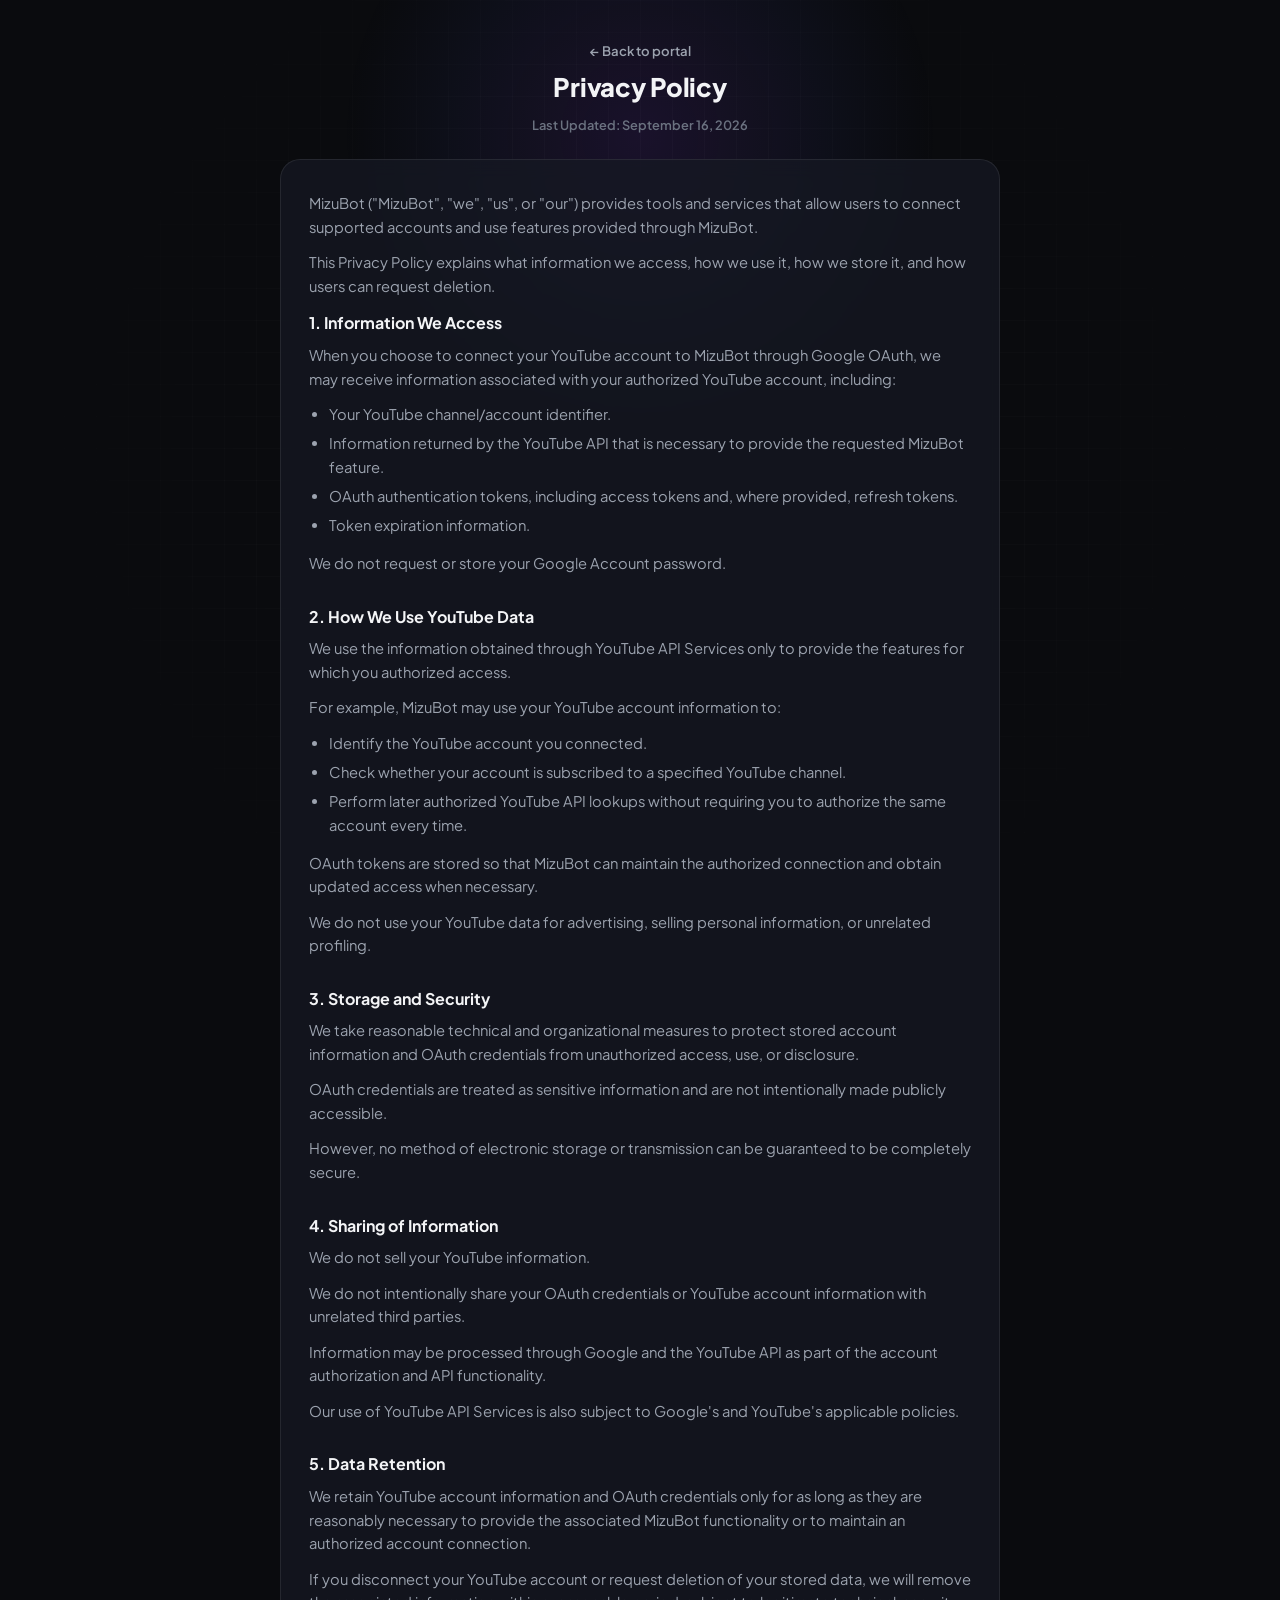
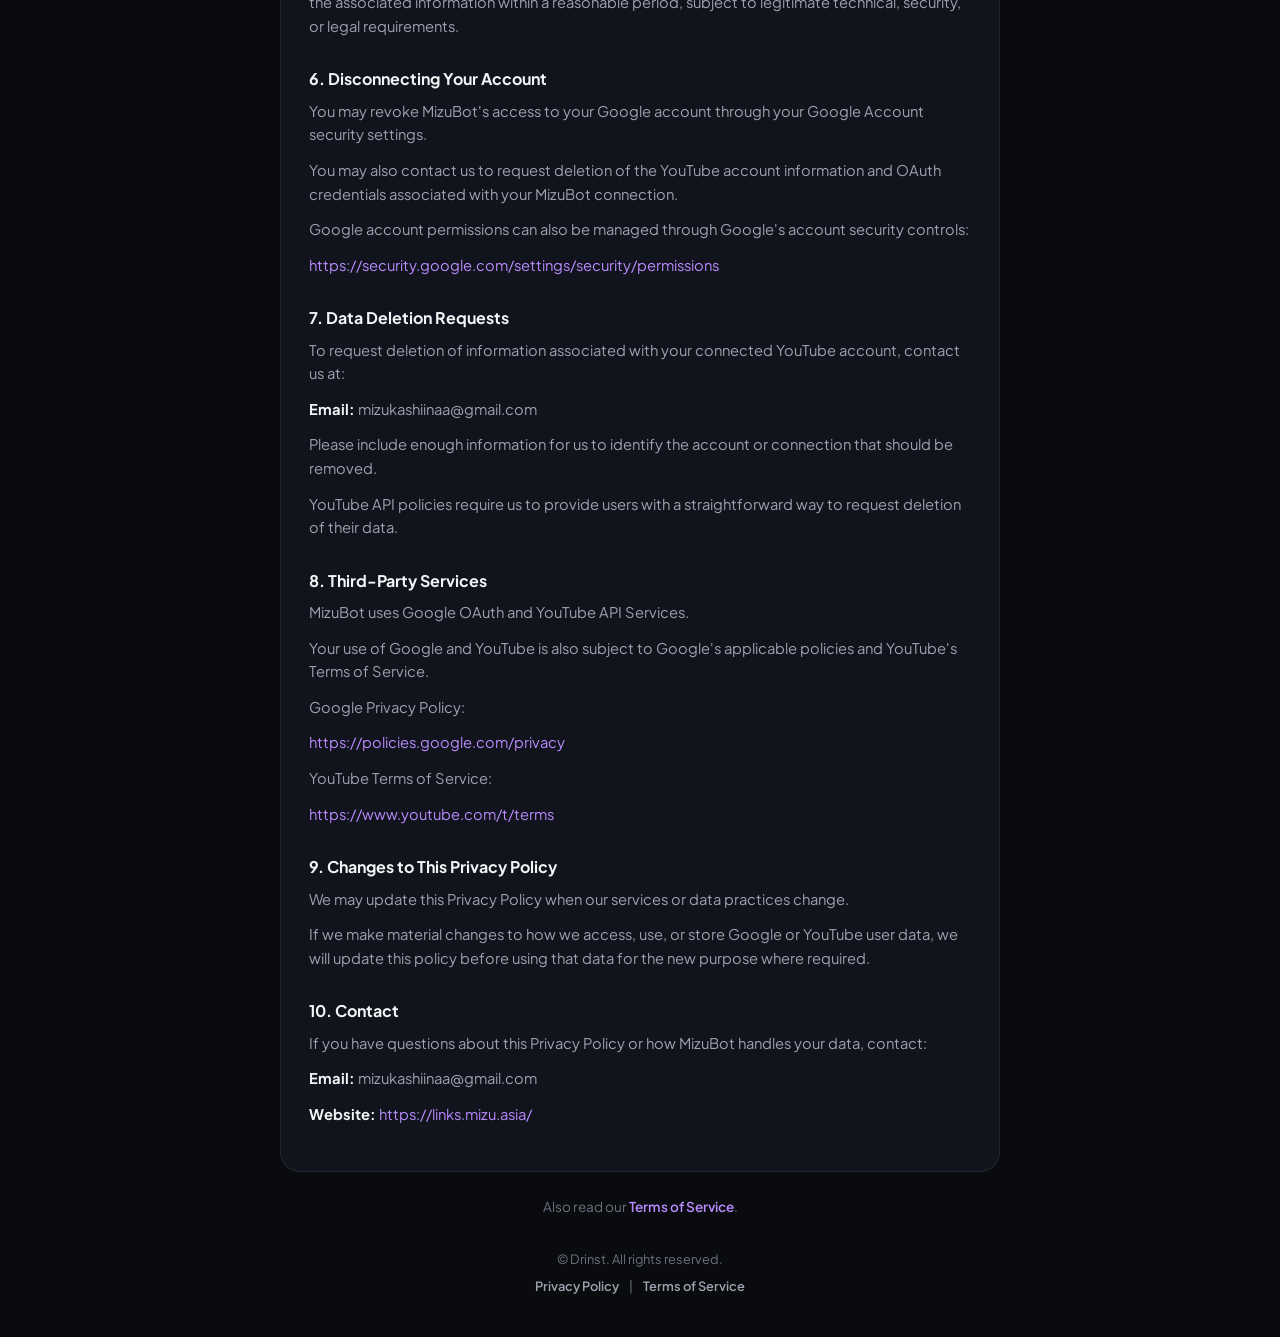
==== privacy.html @ 8ab5a9f3 "added privacy policy and tos" ====
<!DOCTYPE html>
<html lang="en">

<head>
    <meta charset="UTF-8">
    <meta name="viewport" content="width=device-width, initial-scale=1.0">
    <title>MizuBot — Privacy Policy</title>
    <meta name="description" content="How MizuBot accesses, uses, stores, and deletes your data.">

    <link rel="preconnect" href="https://fonts.googleapis.com">
    <link rel="preconnect" href="https://fonts.gstatic.com" crossorigin>
    <link href="https://fonts.googleapis.com/css2?family=Plus+Jakarta+Sans:wght@400;500;600;700;800&display=swap"
        rel="stylesheet">

    <link rel="stylesheet" href="css/legal.css">
</head>

<body>
    <div class="bg-glow" aria-hidden="true"></div>
    <div class="bg-grid" aria-hidden="true"></div>

    <main class="container">
        <header class="legal-header">
            <a class="back-link" href="/">&#8592; Back to portal</a>
            <h1>Privacy Policy</h1>
            <p class="last-updated">Last Updated: September 16, 2026</p>
        </header>

        <article class="legal-card">
<p>MizuBot (&quot;MizuBot&quot;, &quot;we&quot;, &quot;us&quot;, or &quot;our&quot;) provides tools and services that allow users to connect supported accounts and use features provided through MizuBot.</p>
<p>This Privacy Policy explains what information we access, how we use it, how we store it, and how users can request deletion.</p>
<h2>1. Information We Access</h2>
<p>When you choose to connect your YouTube account to MizuBot through Google OAuth, we may receive information associated with your authorized YouTube account, including:</p>
<ul>
<li>Your YouTube channel/account identifier.</li>
<li>Information returned by the YouTube API that is necessary to provide the requested MizuBot feature.</li>
<li>OAuth authentication tokens, including access tokens and, where provided, refresh tokens.</li>
<li>Token expiration information.</li>
</ul>
<p>We do not request or store your Google Account password.</p>
<h2>2. How We Use YouTube Data</h2>
<p>We use the information obtained through YouTube API Services only to provide the features for which you authorized access.</p>
<p>For example, MizuBot may use your YouTube account information to:</p>
<ul>
<li>Identify the YouTube account you connected.</li>
<li>Check whether your account is subscribed to a specified YouTube channel.</li>
<li>Perform later authorized YouTube API lookups without requiring you to authorize the same account every time.</li>
</ul>
<p>OAuth tokens are stored so that MizuBot can maintain the authorized connection and obtain updated access when necessary.</p>
<p>We do not use your YouTube data for advertising, selling personal information, or unrelated profiling.</p>
<h2>3. Storage and Security</h2>
<p>We take reasonable technical and organizational measures to protect stored account information and OAuth credentials from unauthorized access, use, or disclosure.</p>
<p>OAuth credentials are treated as sensitive information and are not intentionally made publicly accessible.</p>
<p>However, no method of electronic storage or transmission can be guaranteed to be completely secure.</p>
<h2>4. Sharing of Information</h2>
<p>We do not sell your YouTube information.</p>
<p>We do not intentionally share your OAuth credentials or YouTube account information with unrelated third parties.</p>
<p>Information may be processed through Google and the YouTube API as part of the account authorization and API functionality.</p>
<p>Our use of YouTube API Services is also subject to Google&#x27;s and YouTube&#x27;s applicable policies.</p>
<h2>5. Data Retention</h2>
<p>We retain YouTube account information and OAuth credentials only for as long as they are reasonably necessary to provide the associated MizuBot functionality or to maintain an authorized account connection.</p>
<p>If you disconnect your YouTube account or request deletion of your stored data, we will remove the associated information within a reasonable period, subject to legitimate technical, security, or legal requirements.</p>
<h2>6. Disconnecting Your Account</h2>
<p>You may revoke MizuBot&#x27;s access to your Google account through your Google Account security settings.</p>
<p>You may also contact us to request deletion of the YouTube account information and OAuth credentials associated with your MizuBot connection.</p>
<p>Google account permissions can also be managed through Google&#x27;s account security controls:</p>
<p><a href="https://security.google.com/settings/security/permissions" target="_blank" rel="noopener noreferrer">https://security.google.com/settings/security/permissions</a></p>
<h2>7. Data Deletion Requests</h2>
<p>To request deletion of information associated with your connected YouTube account, contact us at:</p>
<p><strong>Email:</strong> mizukashiinaa@gmail.com</p>
<p>Please include enough information for us to identify the account or connection that should be removed.</p>
<p>YouTube API policies require us to provide users with a straightforward way to request deletion of their data.</p>
<h2>8. Third-Party Services</h2>
<p>MizuBot uses Google OAuth and YouTube API Services.</p>
<p>Your use of Google and YouTube is also subject to Google&#x27;s applicable policies and YouTube&#x27;s Terms of Service.</p>
<p>Google Privacy Policy:</p>
<p><a href="https://policies.google.com/privacy" target="_blank" rel="noopener noreferrer">https://policies.google.com/privacy</a></p>
<p>YouTube Terms of Service:</p>
<p><a href="https://www.youtube.com/t/terms" target="_blank" rel="noopener noreferrer">https://www.youtube.com/t/terms</a></p>
<h2>9. Changes to This Privacy Policy</h2>
<p>We may update this Privacy Policy when our services or data practices change.</p>
<p>If we make material changes to how we access, use, or store Google or YouTube user data, we will update this policy before using that data for the new purpose where required.</p>
<h2>10. Contact</h2>
<p>If you have questions about this Privacy Policy or how MizuBot handles your data, contact:</p>
<p><strong>Email:</strong> mizukashiinaa@gmail.com</p>
<p><strong>Website:</strong> <a href="https://links.mizu.asia/" target="_blank" rel="noopener noreferrer">https://links.mizu.asia/</a></p>
        </article>

        <p class="cross-link">Also read our <a href="/terms">Terms of Service</a>.</p>
    </main>

    <footer class="footer">
        <p>&copy; <span id="year"></span> Drinst. All rights reserved.</p>
        <nav class="footer-links">
            <a href="/privacy">Privacy Policy</a>
            <span class="sep">|</span>
            <a href="/terms">Terms of Service</a>
        </nav>
    </footer>
</body>

</html>
---- css/legal.css ----
/* ==========================================================================
   Legal pages (privacy.html / terms.html) — linktree theme
   ========================================================================== */
:root {
    --bg-dark: #0a0b0e;
    --card-bg: rgba(22, 25, 35, 0.75);
    --card-border: rgba(255, 255, 255, 0.08);
    --text-primary: #f3f4f6;
    --text-secondary: #9ca3af;
    --text-muted: #6b7280;
    --accent: #9146FF;
    --font-sans: 'Plus Jakarta Sans', -apple-system, BlinkMacSystemFont, sans-serif;
    --max-width: 720px;
    --radius-lg: 20px;
    --transition-fast: 0.2s cubic-bezier(0.16, 1, 0.3, 1);
    --transition-smooth: 0.35s cubic-bezier(0.16, 1, 0.3, 1);
}

*,
*::before,
*::after {
    box-sizing: border-box;
    margin: 0;
    padding: 0;
}

body {
    font-family: var(--font-sans);
    background-color: var(--bg-dark);
    color: var(--text-primary);
    min-height: 100vh;
    display: flex;
    flex-direction: column;
    align-items: center;
    padding: 2.5rem 1.25rem;
    position: relative;
    overflow-x: hidden;
    line-height: 1.6;
    -webkit-font-smoothing: antialiased;
}

.bg-glow {
    position: fixed;
    top: 15%;
    left: 50%;
    transform: translate(-50%, -50%);
    width: 600px;
    height: 600px;
    background: radial-gradient(circle, rgba(145, 70, 255, 0.12) 0%, rgba(88, 101, 242, 0.05) 45%, rgba(0, 0, 0, 0) 70%);
    z-index: -2;
    pointer-events: none;
}

.bg-grid {
    position: fixed;
    inset: 0;
    background-image: linear-gradient(to right, rgba(255, 255, 255, 0.02) 1px, transparent 1px),
        linear-gradient(to bottom, rgba(255, 255, 255, 0.02) 1px, transparent 1px);
    background-size: 32px 32px;
    z-index: -1;
    pointer-events: none;
    mask-image: radial-gradient(circle at center, black 40%, transparent 80%);
    -webkit-mask-image: radial-gradient(circle at center, black 40%, transparent 80%);
}

.container {
    width: 100%;
    max-width: var(--max-width);
    margin: 0 auto;
    display: flex;
    flex-direction: column;
    gap: 1.5rem;
}

.legal-header {
    text-align: center;
    display: flex;
    flex-direction: column;
    align-items: center;
    gap: 0.4rem;
}

.legal-header h1 {
    font-size: 1.6rem;
    font-weight: 800;
    letter-spacing: -0.01em;
}

.last-updated {
    font-size: 0.8rem;
    color: var(--text-muted);
    font-weight: 600;
}

.back-link {
    color: var(--text-secondary);
    text-decoration: none;
    font-size: 0.82rem;
    font-weight: 600;
    transition: color var(--transition-fast);
}

.back-link:hover {
    color: var(--text-primary);
}

.legal-card {
    background: var(--card-bg);
    border: 1px solid var(--card-border);
    border-radius: var(--radius-lg);
    padding: 2rem 1.75rem;
    backdrop-filter: blur(10px);
    -webkit-backdrop-filter: blur(10px);
}

.legal-card .doc-title {
    font-size: 1.15rem;
    font-weight: 800;
    margin-bottom: 1rem;
}

.legal-card h2 {
    font-size: 1rem;
    font-weight: 700;
    color: var(--text-primary);
    margin: 1.75rem 0 0.5rem;
}

.legal-card h2:first-of-type {
    margin-top: 0;
}

.legal-card p {
    font-size: 0.92rem;
    color: var(--text-secondary);
    margin-bottom: 0.75rem;
}

.legal-card ul {
    margin: 0.25rem 0 0.9rem 1.25rem;
}

.legal-card li {
    font-size: 0.92rem;
    color: var(--text-secondary);
    margin-bottom: 0.35rem;
}

.legal-card strong {
    color: var(--text-primary);
    font-weight: 700;
}

.legal-card a {
    color: #b98bff;
    text-decoration: none;
    overflow-wrap: anywhere;
    transition: color var(--transition-fast);
}

.legal-card a:hover {
    color: #d0b3ff;
    text-decoration: underline;
}

.cross-link {
    text-align: center;
    font-size: 0.85rem;
    color: var(--text-muted);
}

.cross-link a {
    color: #b98bff;
    text-decoration: none;
    font-weight: 600;
}

.cross-link a:hover {
    text-decoration: underline;
}

.footer {
    text-align: center;
    font-size: 0.8rem;
    color: var(--text-muted);
    margin-top: 2rem;
}

.footer-links {
    display: flex;
    justify-content: center;
    align-items: center;
    gap: 0.6rem;
    margin-top: 0.4rem;
}

.footer-links a {
    color: var(--text-secondary);
    text-decoration: none;
    font-weight: 600;
    transition: color var(--transition-fast);
}

.footer-links a:hover {
    color: var(--text-primary);
}

.footer-links .sep {
    color: var(--text-muted);
}

@media (prefers-reduced-motion: reduce) {

    *,
    *::before,
    *::after {
        animation-duration: 0.01ms !important;
        animation-iteration-count: 1 !important;
        transition-duration: 0.01ms !important;
    }
}
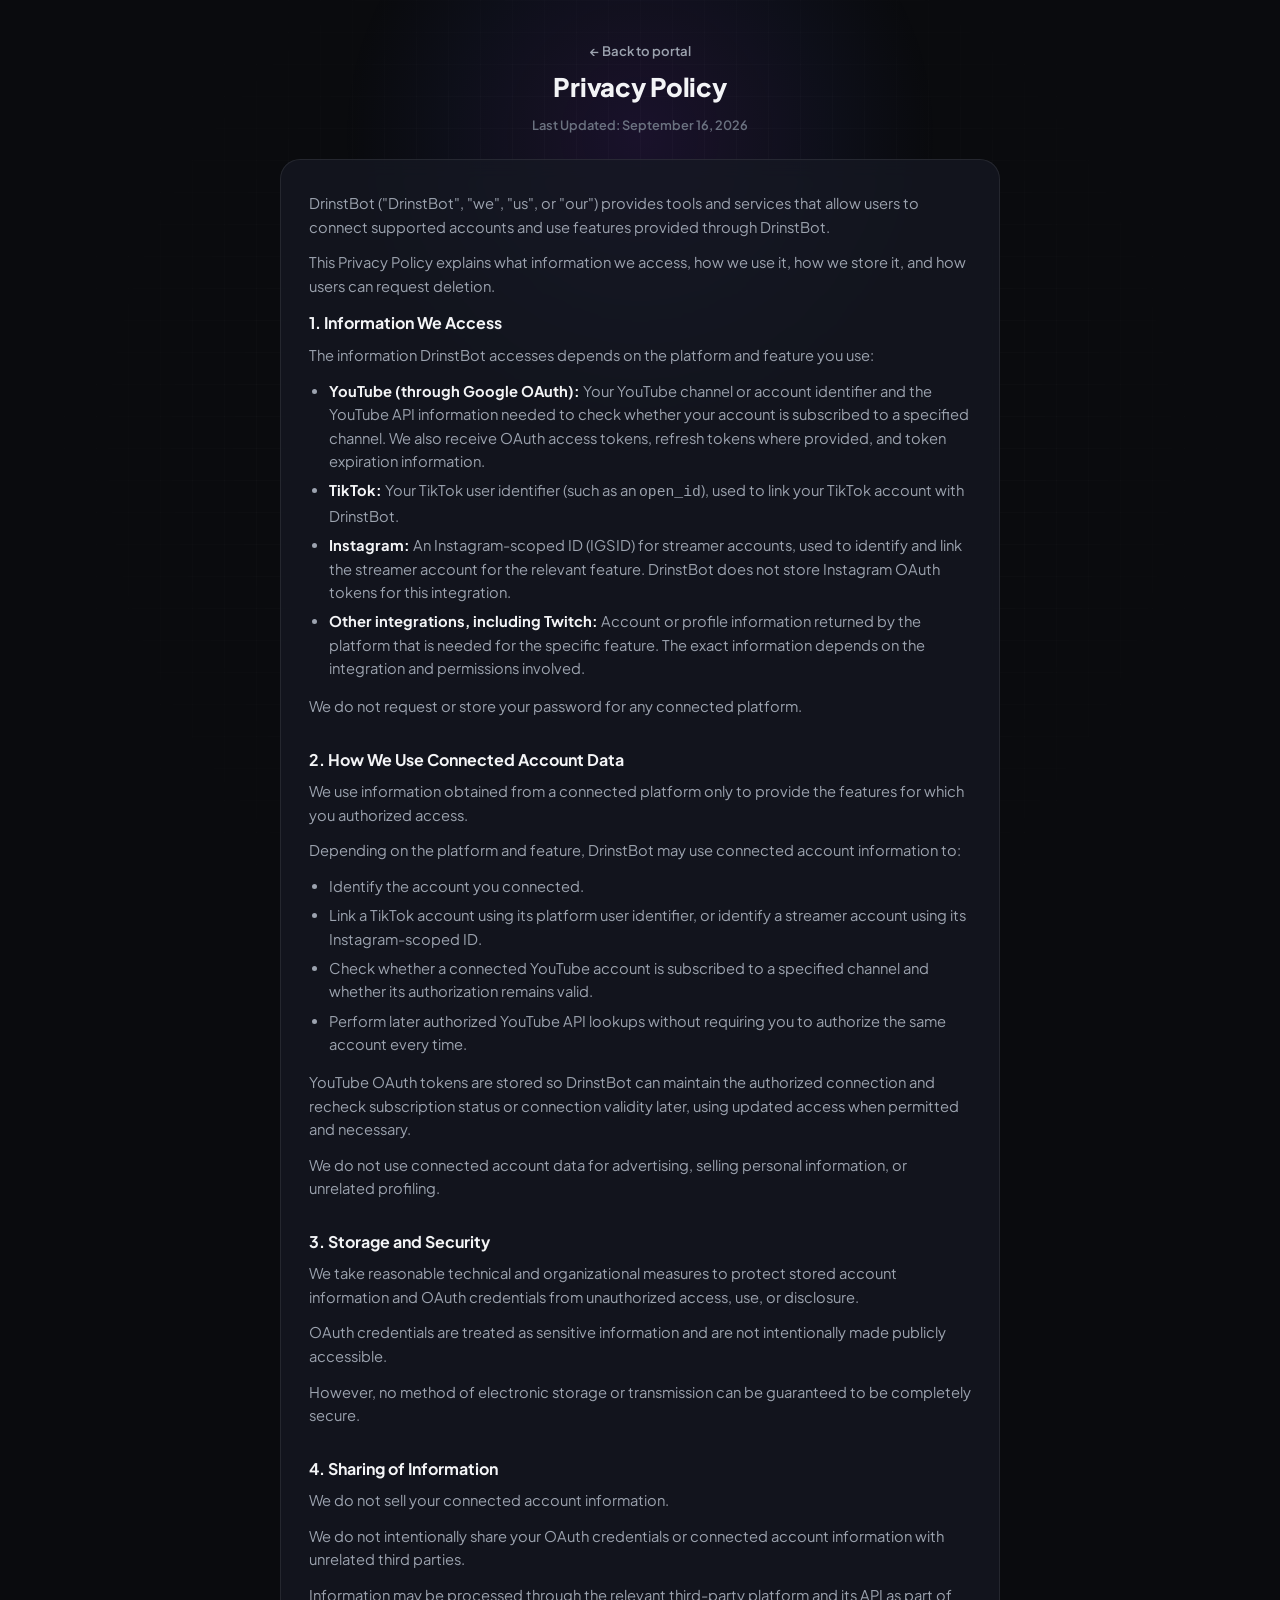
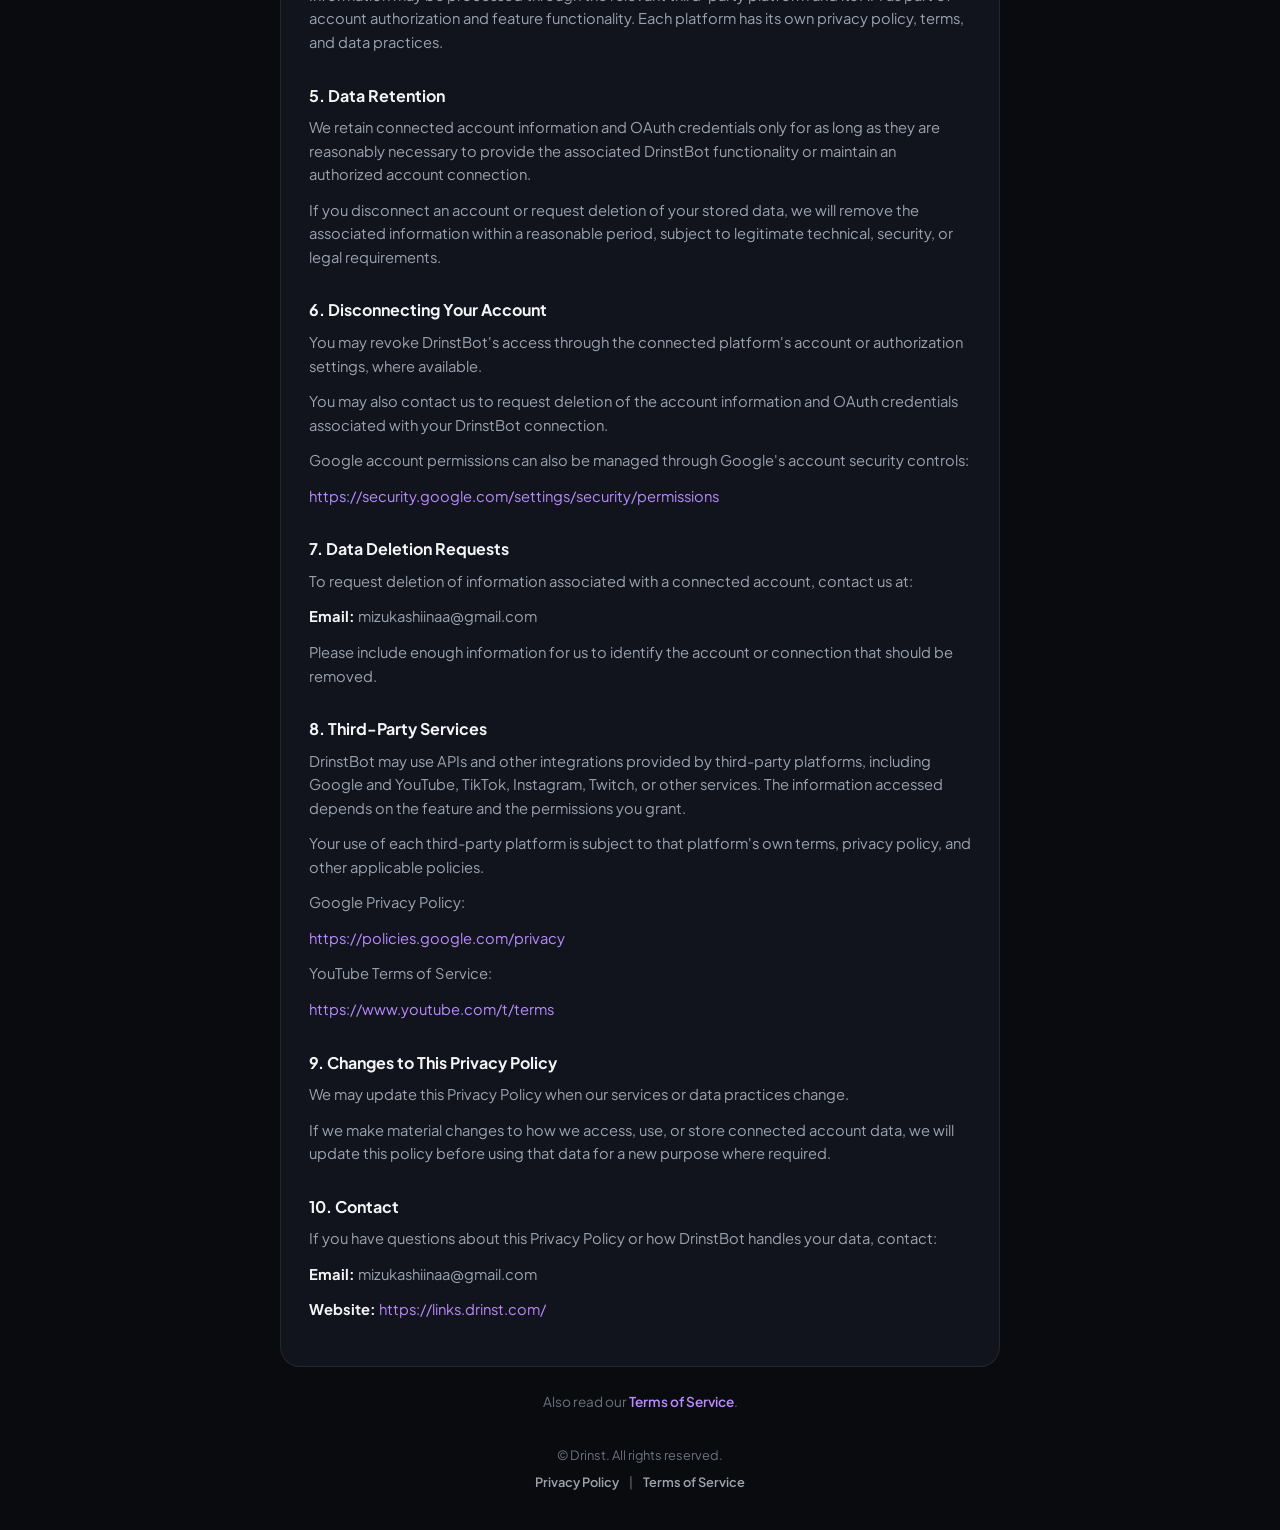
==== commit 2bbf97fd: "migration to drinst" ====
--- a/privacy.html
+++ b/privacy.html
@@ -4,8 +4,8 @@
 <head>
     <meta charset="UTF-8">
     <meta name="viewport" content="width=device-width, initial-scale=1.0">
-    <title>MizuBot — Privacy Policy</title>
-    <meta name="description" content="How MizuBot accesses, uses, stores, and deletes your data.">
+    <title>DrinstBot — Privacy Policy</title>
+    <meta name="description" content="How DrinstBot accesses, uses, stores, and deletes your data.">
 
     <link rel="preconnect" href="https://fonts.googleapis.com">
     <link rel="preconnect" href="https://fonts.gstatic.com" crossorigin>
@@ -27,63 +27,62 @@
         </header>
 
         <article class="legal-card">
-<p>MizuBot (&quot;MizuBot&quot;, &quot;we&quot;, &quot;us&quot;, or &quot;our&quot;) provides tools and services that allow users to connect supported accounts and use features provided through MizuBot.</p>
+<p>DrinstBot (&quot;DrinstBot&quot;, &quot;we&quot;, &quot;us&quot;, or &quot;our&quot;) provides tools and services that allow users to connect supported accounts and use features provided through DrinstBot.</p>
 <p>This Privacy Policy explains what information we access, how we use it, how we store it, and how users can request deletion.</p>
 <h2>1. Information We Access</h2>
-<p>When you choose to connect your YouTube account to MizuBot through Google OAuth, we may receive information associated with your authorized YouTube account, including:</p>
+<p>The information DrinstBot accesses depends on the platform and feature you use:</p>
 <ul>
-<li>Your YouTube channel/account identifier.</li>
-<li>Information returned by the YouTube API that is necessary to provide the requested MizuBot feature.</li>
-<li>OAuth authentication tokens, including access tokens and, where provided, refresh tokens.</li>
-<li>Token expiration information.</li>
+<li><strong>YouTube (through Google OAuth):</strong> Your YouTube channel or account identifier and the YouTube API information needed to check whether your account is subscribed to a specified channel. We also receive OAuth access tokens, refresh tokens where provided, and token expiration information.</li>
+<li><strong>TikTok:</strong> Your TikTok user identifier (such as an <code>open_id</code>), used to link your TikTok account with DrinstBot.</li>
+<li><strong>Instagram:</strong> An Instagram-scoped ID (IGSID) for streamer accounts, used to identify and link the streamer account for the relevant feature. DrinstBot does not store Instagram OAuth tokens for this integration.</li>
+<li><strong>Other integrations, including Twitch:</strong> Account or profile information returned by the platform that is needed for the specific feature. The exact information depends on the integration and permissions involved.</li>
 </ul>
-<p>We do not request or store your Google Account password.</p>
-<h2>2. How We Use YouTube Data</h2>
-<p>We use the information obtained through YouTube API Services only to provide the features for which you authorized access.</p>
-<p>For example, MizuBot may use your YouTube account information to:</p>
+<p>We do not request or store your password for any connected platform.</p>
+<h2>2. How We Use Connected Account Data</h2>
+<p>We use information obtained from a connected platform only to provide the features for which you authorized access.</p>
+<p>Depending on the platform and feature, DrinstBot may use connected account information to:</p>
 <ul>
-<li>Identify the YouTube account you connected.</li>
-<li>Check whether your account is subscribed to a specified YouTube channel.</li>
+<li>Identify the account you connected.</li>
+<li>Link a TikTok account using its platform user identifier, or identify a streamer account using its Instagram-scoped ID.</li>
+<li>Check whether a connected YouTube account is subscribed to a specified channel and whether its authorization remains valid.</li>
 <li>Perform later authorized YouTube API lookups without requiring you to authorize the same account every time.</li>
 </ul>
-<p>OAuth tokens are stored so that MizuBot can maintain the authorized connection and obtain updated access when necessary.</p>
-<p>We do not use your YouTube data for advertising, selling personal information, or unrelated profiling.</p>
+<p>YouTube OAuth tokens are stored so DrinstBot can maintain the authorized connection and recheck subscription status or connection validity later, using updated access when permitted and necessary.</p>
+<p>We do not use connected account data for advertising, selling personal information, or unrelated profiling.</p>
 <h2>3. Storage and Security</h2>
 <p>We take reasonable technical and organizational measures to protect stored account information and OAuth credentials from unauthorized access, use, or disclosure.</p>
 <p>OAuth credentials are treated as sensitive information and are not intentionally made publicly accessible.</p>
 <p>However, no method of electronic storage or transmission can be guaranteed to be completely secure.</p>
 <h2>4. Sharing of Information</h2>
-<p>We do not sell your YouTube information.</p>
-<p>We do not intentionally share your OAuth credentials or YouTube account information with unrelated third parties.</p>
-<p>Information may be processed through Google and the YouTube API as part of the account authorization and API functionality.</p>
-<p>Our use of YouTube API Services is also subject to Google&#x27;s and YouTube&#x27;s applicable policies.</p>
+<p>We do not sell your connected account information.</p>
+<p>We do not intentionally share your OAuth credentials or connected account information with unrelated third parties.</p>
+<p>Information may be processed through the relevant third-party platform and its API as part of account authorization and feature functionality. Each platform has its own privacy policy, terms, and data practices.</p>
 <h2>5. Data Retention</h2>
-<p>We retain YouTube account information and OAuth credentials only for as long as they are reasonably necessary to provide the associated MizuBot functionality or to maintain an authorized account connection.</p>
-<p>If you disconnect your YouTube account or request deletion of your stored data, we will remove the associated information within a reasonable period, subject to legitimate technical, security, or legal requirements.</p>
+<p>We retain connected account information and OAuth credentials only for as long as they are reasonably necessary to provide the associated DrinstBot functionality or maintain an authorized account connection.</p>
+<p>If you disconnect an account or request deletion of your stored data, we will remove the associated information within a reasonable period, subject to legitimate technical, security, or legal requirements.</p>
 <h2>6. Disconnecting Your Account</h2>
-<p>You may revoke MizuBot&#x27;s access to your Google account through your Google Account security settings.</p>
-<p>You may also contact us to request deletion of the YouTube account information and OAuth credentials associated with your MizuBot connection.</p>
+<p>You may revoke DrinstBot&#x27;s access through the connected platform&#x27;s account or authorization settings, where available.</p>
+<p>You may also contact us to request deletion of the account information and OAuth credentials associated with your DrinstBot connection.</p>
 <p>Google account permissions can also be managed through Google&#x27;s account security controls:</p>
 <p><a href="https://security.google.com/settings/security/permissions" target="_blank" rel="noopener noreferrer">https://security.google.com/settings/security/permissions</a></p>
 <h2>7. Data Deletion Requests</h2>
-<p>To request deletion of information associated with your connected YouTube account, contact us at:</p>
+<p>To request deletion of information associated with a connected account, contact us at:</p>
 <p><strong>Email:</strong> mizukashiinaa@gmail.com</p>
 <p>Please include enough information for us to identify the account or connection that should be removed.</p>
-<p>YouTube API policies require us to provide users with a straightforward way to request deletion of their data.</p>
 <h2>8. Third-Party Services</h2>
-<p>MizuBot uses Google OAuth and YouTube API Services.</p>
-<p>Your use of Google and YouTube is also subject to Google&#x27;s applicable policies and YouTube&#x27;s Terms of Service.</p>
+<p>DrinstBot may use APIs and other integrations provided by third-party platforms, including Google and YouTube, TikTok, Instagram, Twitch, or other services. The information accessed depends on the feature and the permissions you grant.</p>
+<p>Your use of each third-party platform is subject to that platform&#x27;s own terms, privacy policy, and other applicable policies.</p>
 <p>Google Privacy Policy:</p>
 <p><a href="https://policies.google.com/privacy" target="_blank" rel="noopener noreferrer">https://policies.google.com/privacy</a></p>
 <p>YouTube Terms of Service:</p>
 <p><a href="https://www.youtube.com/t/terms" target="_blank" rel="noopener noreferrer">https://www.youtube.com/t/terms</a></p>
 <h2>9. Changes to This Privacy Policy</h2>
 <p>We may update this Privacy Policy when our services or data practices change.</p>
-<p>If we make material changes to how we access, use, or store Google or YouTube user data, we will update this policy before using that data for the new purpose where required.</p>
+<p>If we make material changes to how we access, use, or store connected account data, we will update this policy before using that data for a new purpose where required.</p>
 <h2>10. Contact</h2>
-<p>If you have questions about this Privacy Policy or how MizuBot handles your data, contact:</p>
+<p>If you have questions about this Privacy Policy or how DrinstBot handles your data, contact:</p>
 <p><strong>Email:</strong> mizukashiinaa@gmail.com</p>
-<p><strong>Website:</strong> <a href="https://links.mizu.asia/" target="_blank" rel="noopener noreferrer">https://links.mizu.asia/</a></p>
+<p><strong>Website:</strong> <a href="https://links.drinst.com/" target="_blank" rel="noopener noreferrer">https://links.drinst.com/</a></p>
         </article>
 
         <p class="cross-link">Also read our <a href="/terms">Terms of Service</a>.</p>
